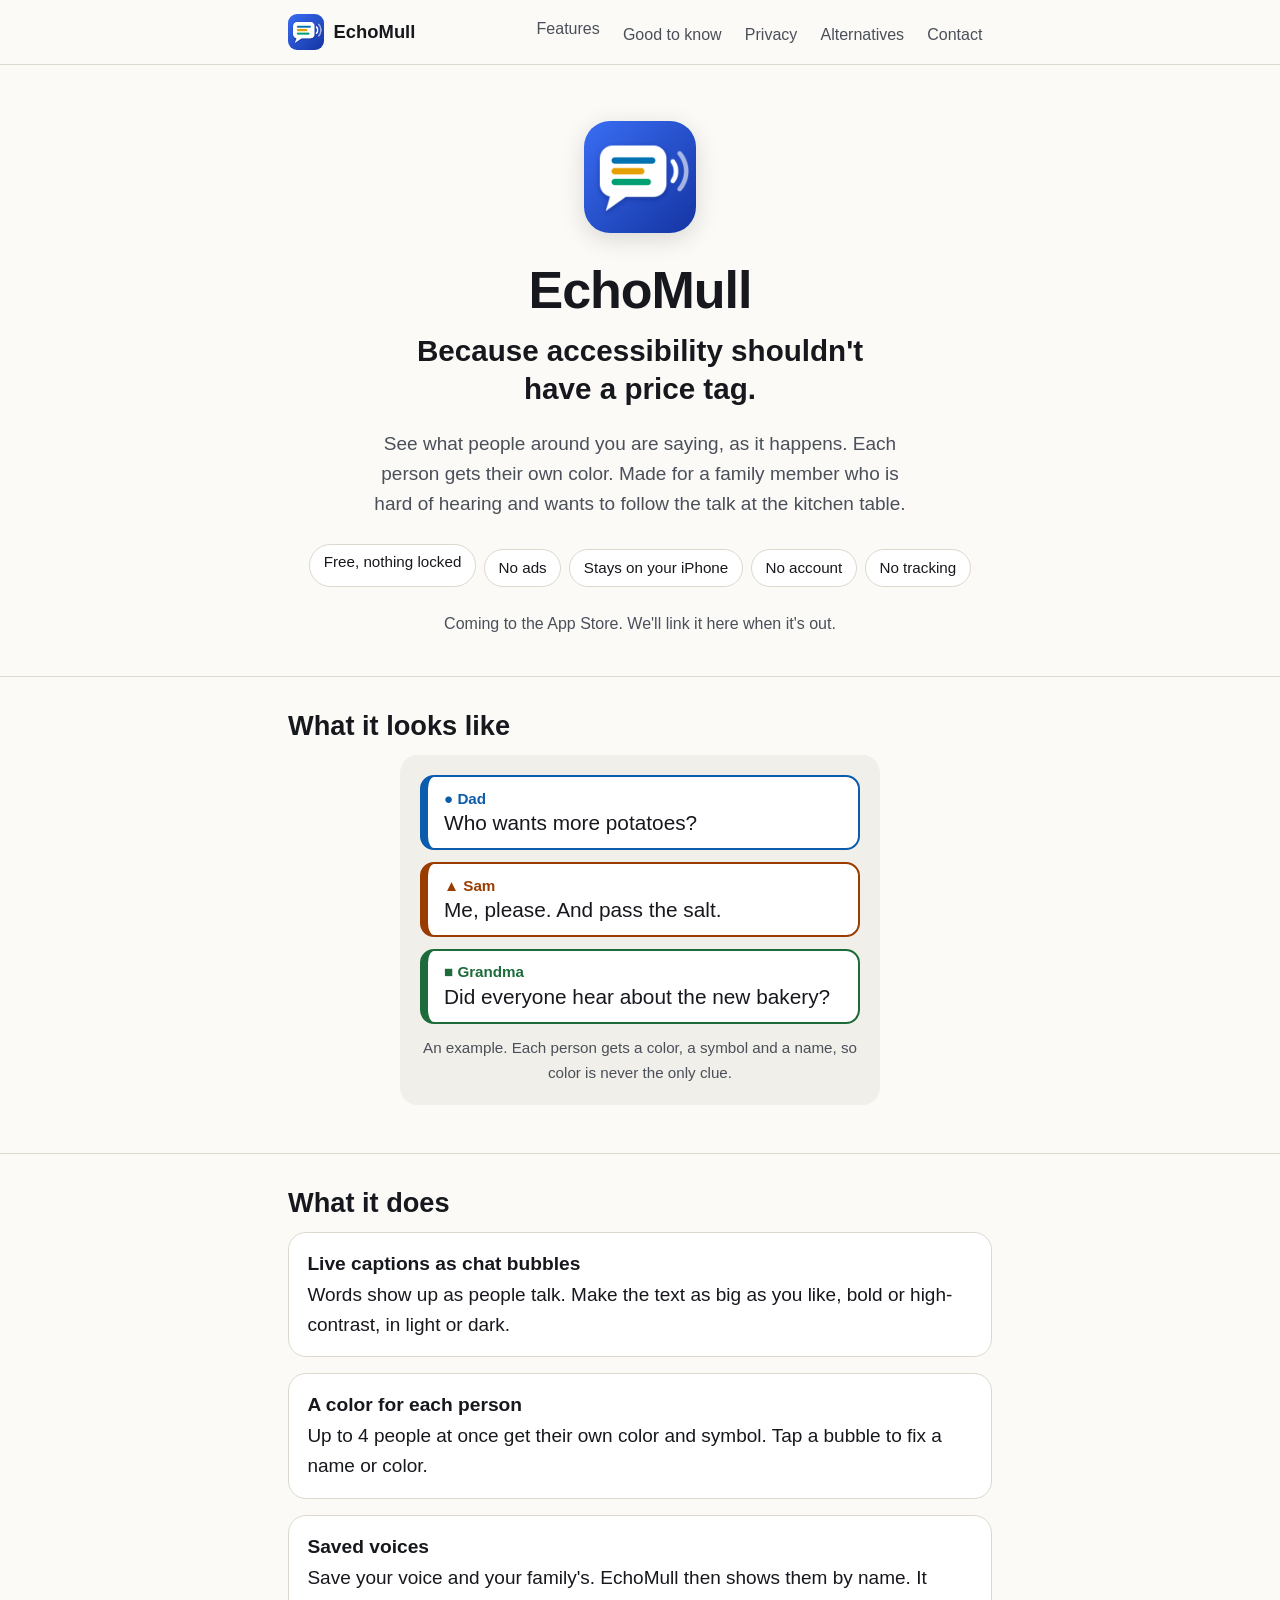
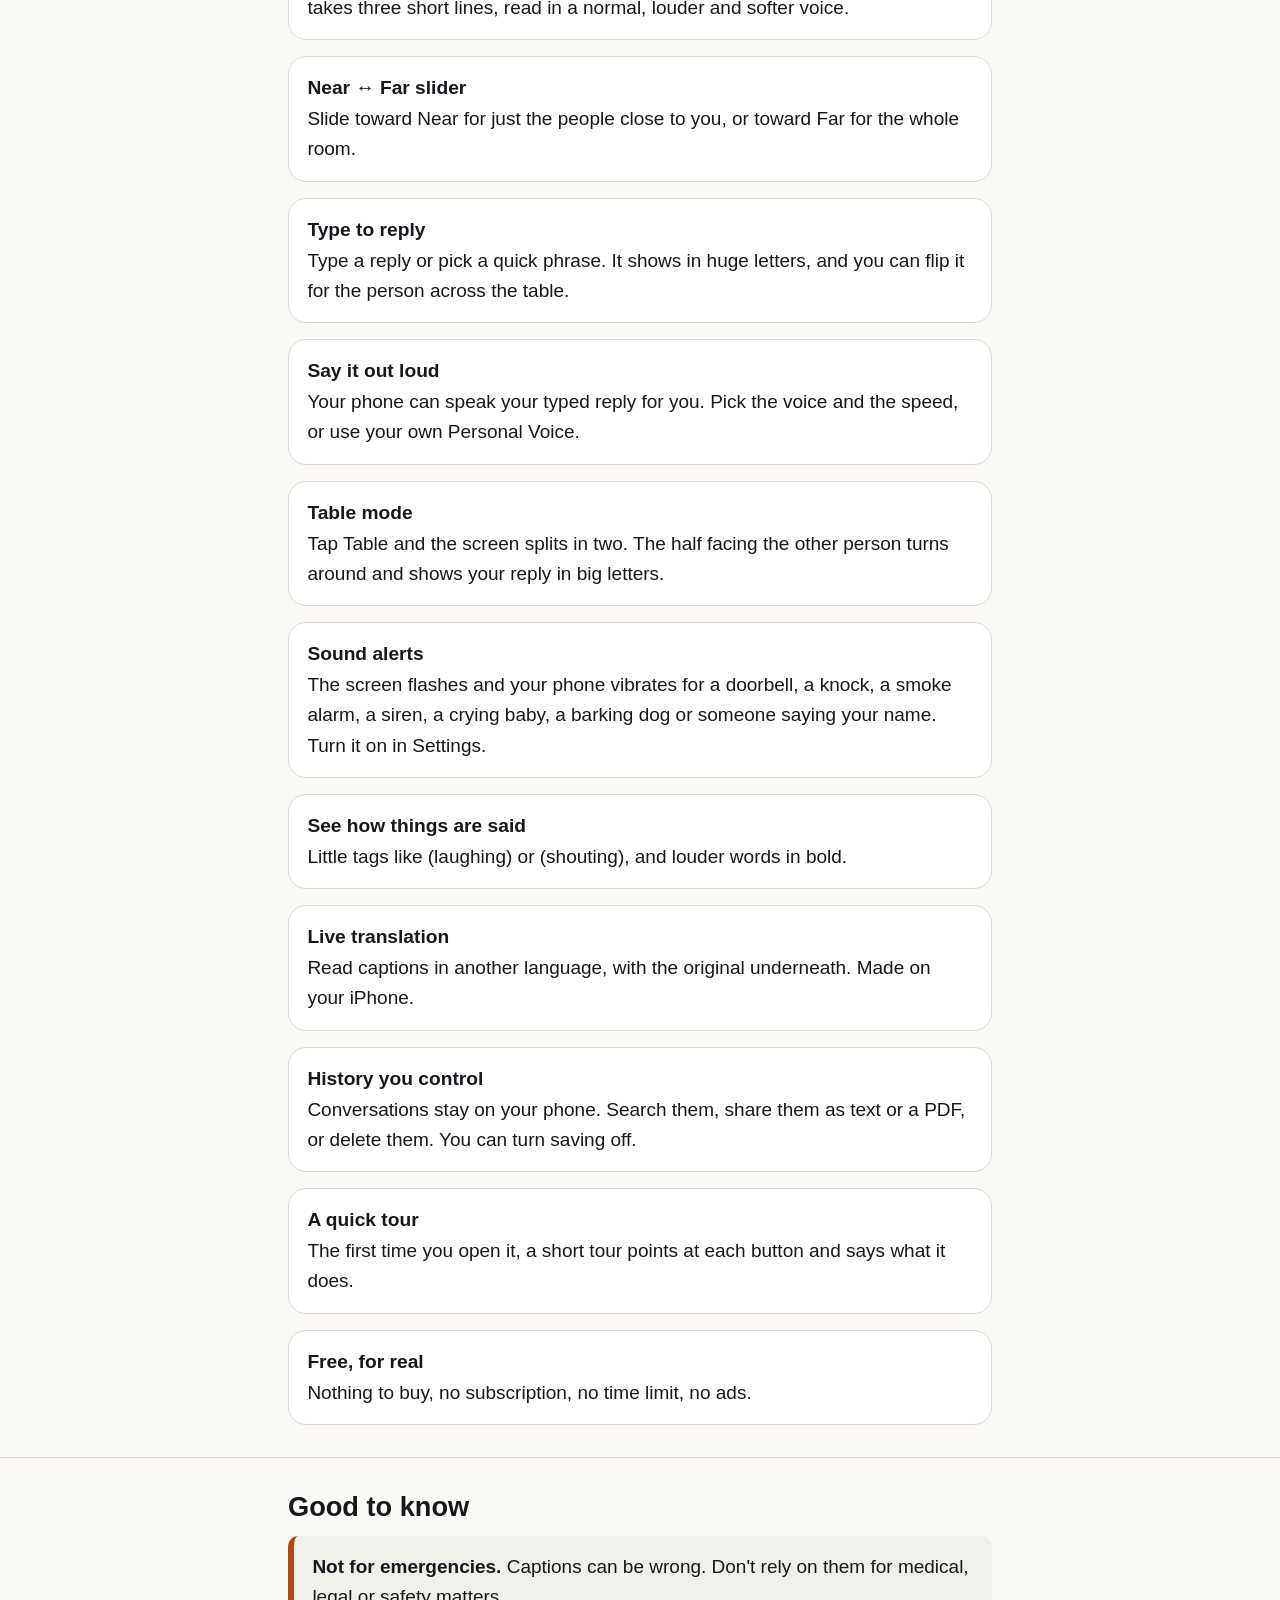
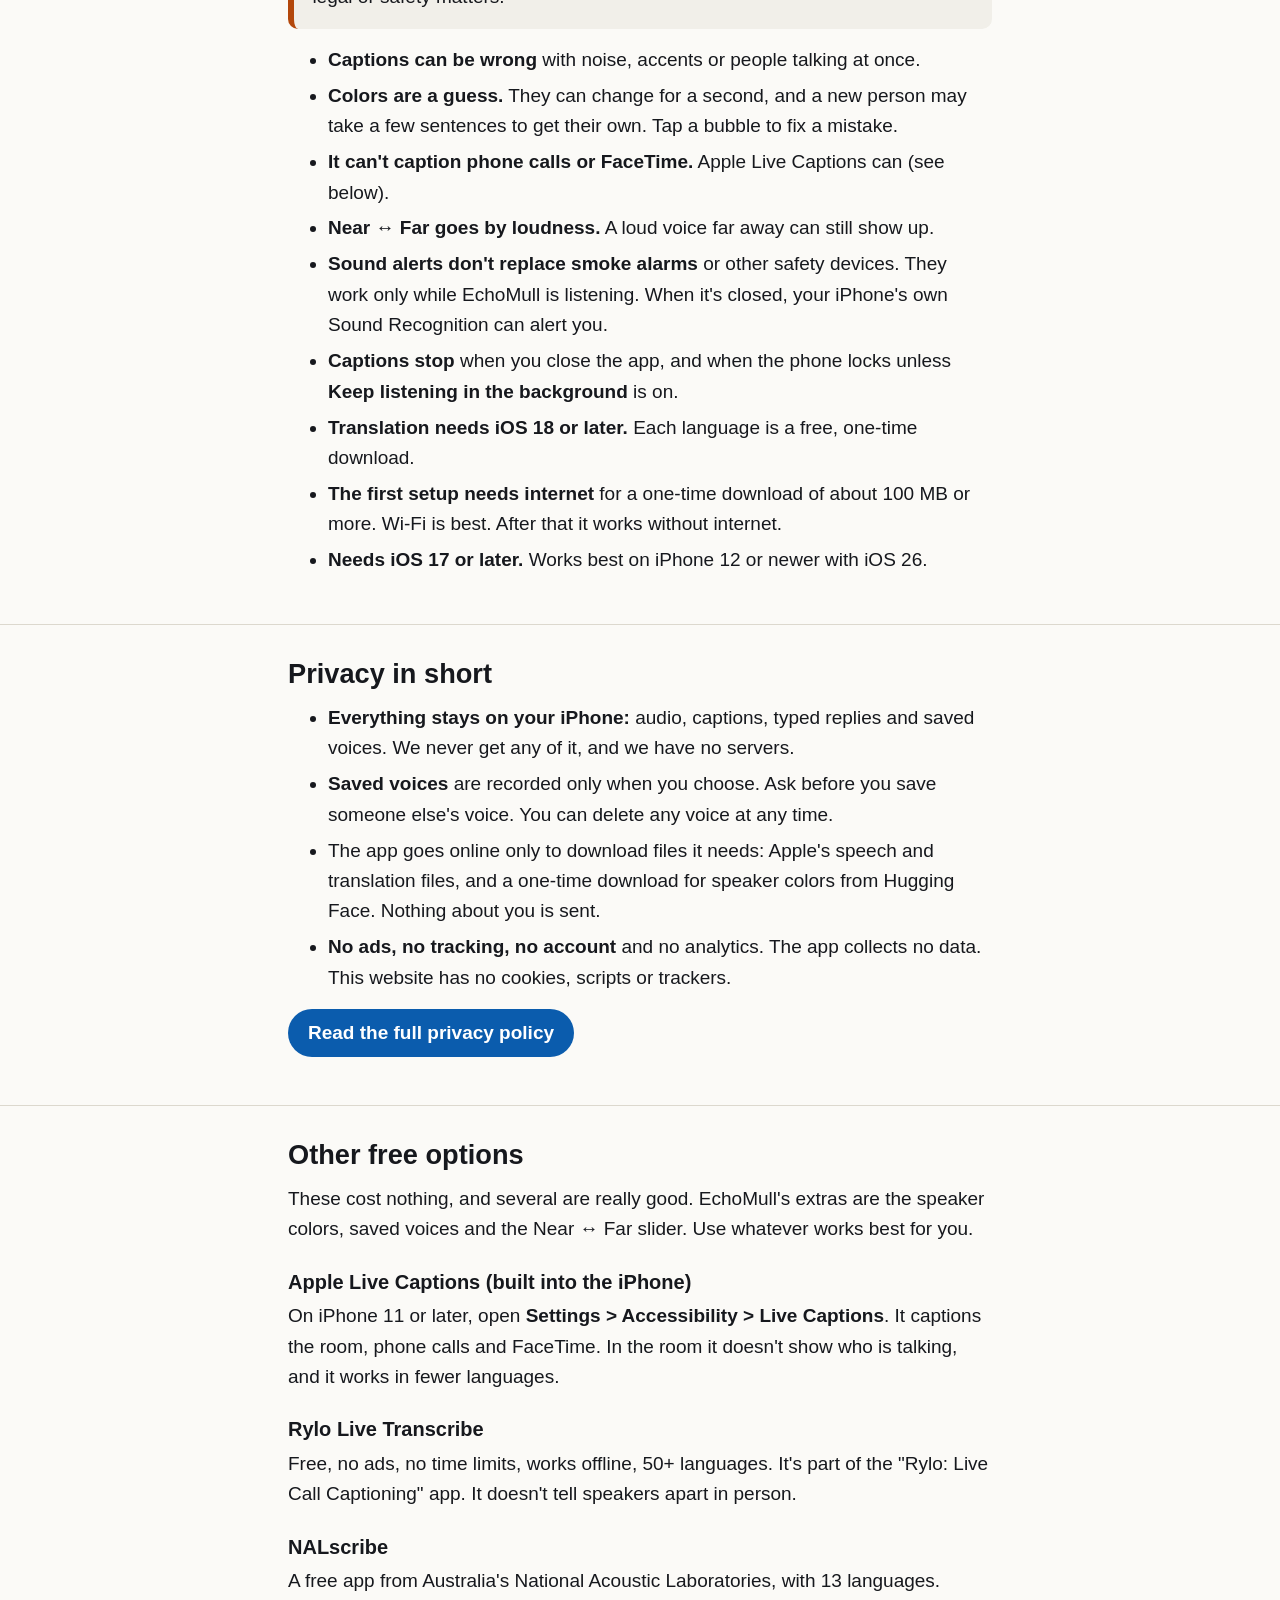
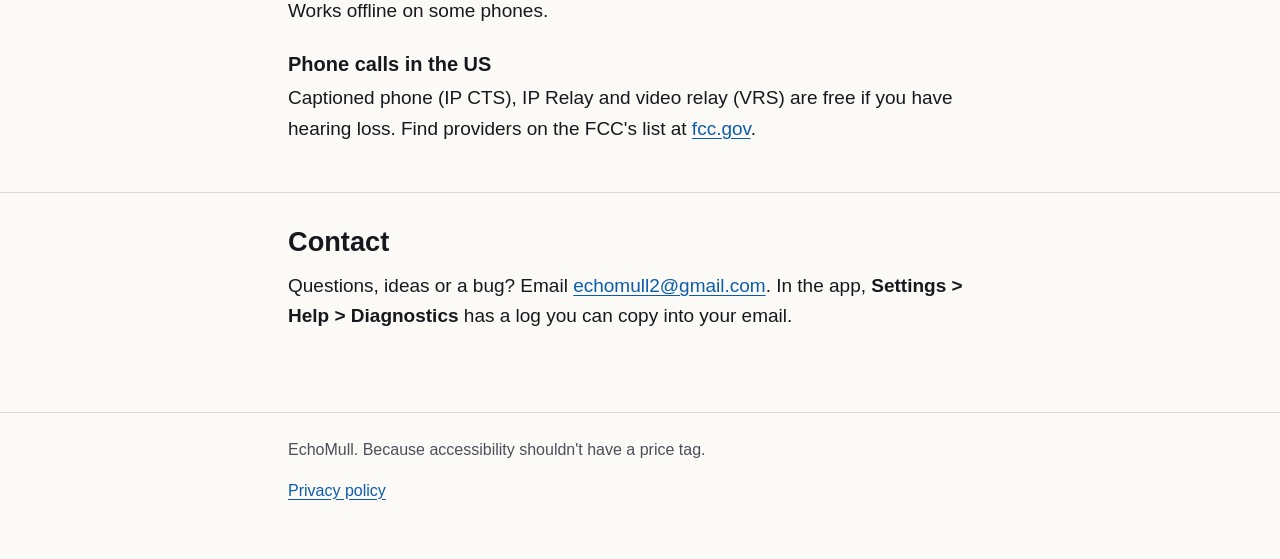
==== site/index.html @ af2ed9fb "EchoMull website and privacy policy Co-Authored-By: Claude Opus 5.5 <noreply@anthropic.com>" ====
<!doctype html>
<html lang="en">
<head>
  <meta charset="utf-8">
  <meta name="viewport" content="width=device-width, initial-scale=1">
  <title>EchoMull - Free live captions for iPhone</title>
  <meta name="description" content="EchoMull is a free iPhone app that shows what people around you are saying, as chat bubbles. Each person gets their own color. Because accessibility shouldn't have a price tag.">
  <meta name="color-scheme" content="light dark">
  <meta name="referrer" content="no-referrer">
  <link rel="icon" type="image/png" href="icon.png">
  <link rel="apple-touch-icon" href="icon.png">
  <link rel="stylesheet" href="styles.css">
</head>
<body>
  <a class="skip-link" href="#main">Skip to content</a>

  <header class="site-header">
    <div class="wrap">
      <a class="brand" href="./" aria-current="page">
        <img src="icon.png" alt="" width="36" height="36">
        <span>EchoMull</span>
      </a>
      <nav class="site-nav" aria-label="Main">
        <ul>
          <li><a href="#features">Features</a></li>
          <li><a href="#limits">Good to know</a></li>
          <li><a href="#privacy">Privacy</a></li>
          <li><a href="#alternatives">Alternatives</a></li>
          <li><a href="#contact">Contact</a></li>
        </ul>
      </nav>
    </div>
  </header>

  <main id="main">
    <section class="hero" aria-labelledby="title">
      <div class="wrap">
        <img class="hero-icon" src="icon.png" alt="EchoMull app icon" width="112" height="112">
        <h1 id="title">EchoMull</h1>
        <p class="slogan">Because accessibility shouldn't have a price tag.</p>
        <p class="lede">See what people around you are saying, as it happens. Each person gets their own color.
          Made for a family member who is hard of hearing and wants to follow the talk at the kitchen table.</p>
        <ul class="badges" aria-label="At a glance">
          <li>Free, nothing locked</li>
          <li>No ads</li>
          <li>Stays on your iPhone</li>
          <li>No account</li>
          <li>No tracking</li>
        </ul>
        <p class="status-note">Coming to the App Store. We'll link it here when it's out.</p>
      </div>
    </section>

    <section aria-labelledby="example-title">
      <div class="wrap">
        <h2 id="example-title">What it looks like</h2>
        <figure class="sample" aria-describedby="sample-caption">
          <p class="bubble s1"><span class="who">&#9679; Dad</span>Who wants more potatoes?</p>
          <p class="bubble s2"><span class="who">&#9650; Sam</span>Me, please. And pass the salt.</p>
          <p class="bubble s3"><span class="who">&#9632; Grandma</span>Did everyone hear about the new bakery?</p>
          <figcaption id="sample-caption" class="sample-caption">An example. Each person gets a color, a symbol and a
            name, so color is never the only clue.</figcaption>
        </figure>
      </div>
    </section>

    <section id="features" aria-labelledby="features-title">
      <div class="wrap">
        <h2 id="features-title">What it does</h2>
        <ul class="features">
          <li><strong>Live captions as chat bubbles</strong>Words show up as people talk. Make the text as big as you
            like, bold or high-contrast, in light or dark.</li>
          <li><strong>A color for each person</strong>Up to 4 people at once get their own color and symbol. Tap a
            bubble to fix a name or color.</li>
          <li><strong>Saved voices</strong>Save your voice and your family's. EchoMull then shows them by name. It
            takes three short lines, read in a normal, louder and softer voice.</li>
          <li><strong>Near &#8596; Far slider</strong>Slide toward Near for just the people close to you, or toward
            Far for the whole room.</li>
          <li><strong>Type to reply</strong>Type a reply or pick a quick phrase. It shows in huge letters, and you can
            flip it for the person across the table.</li>
          <li><strong>Say it out loud</strong>Your phone can speak your typed reply for you. Pick the voice and the
            speed, or use your own Personal Voice.</li>
          <li><strong>Table mode</strong>Tap Table and the screen splits in two. The half facing the other person
            turns around and shows your reply in big letters.</li>
          <li><strong>Sound alerts</strong>The screen flashes and your phone vibrates for a doorbell, a knock, a
            smoke alarm, a siren, a crying baby, a barking dog or someone saying your name. Turn it on in
            Settings.</li>
          <li><strong>See how things are said</strong>Little tags like (laughing) or (shouting), and louder words in
            bold.</li>
          <li><strong>Live translation</strong>Read captions in another language, with the original underneath.
            Made on your iPhone.</li>
          <li><strong>History you control</strong>Conversations stay on your phone. Search them, share them as text
            or a PDF, or delete them. You can turn saving off.</li>
          <li><strong>A quick tour</strong>The first time you open it, a short tour points at each button and says
            what it does.</li>
          <li><strong>Free, for real</strong>Nothing to buy, no subscription, no time limit, no ads.</li>
        </ul>
      </div>
    </section>

    <section id="limits" aria-labelledby="limits-title">
      <div class="wrap">
        <h2 id="limits-title">Good to know</h2>
        <p class="callout"><strong>Not for emergencies.</strong> Captions can be wrong. Don't rely on them for
          medical, legal or safety matters.</p>
        <ul>
          <li><strong>Captions can be wrong</strong> with noise, accents or people talking at once.</li>
          <li><strong>Colors are a guess.</strong> They can change for a second, and a new person may take a few
            sentences to get their own. Tap a bubble to fix a mistake.</li>
          <li><strong>It can't caption phone calls or FaceTime.</strong> Apple Live Captions can (see below).</li>
          <li><strong>Near &#8596; Far goes by loudness.</strong> A loud voice far away can still show up.</li>
          <li><strong>Sound alerts don't replace smoke alarms</strong> or other safety devices. They work only while
            EchoMull is listening. When it's closed, your iPhone's own Sound Recognition can alert you.</li>
          <li><strong>Captions stop</strong> when you close the app, and when the phone locks unless <strong>Keep
            listening in the background</strong> is on.</li>
          <li><strong>Translation needs iOS 18 or later.</strong> Each language is a free, one-time download.</li>
          <li><strong>The first setup needs internet</strong> for a one-time download of about 100 MB or more. Wi-Fi
            is best. After that it works without internet.</li>
          <li><strong>Needs iOS 17 or later.</strong> Works best on iPhone 12 or newer with iOS 26.</li>
        </ul>
      </div>
    </section>

    <section id="privacy" aria-labelledby="privacy-title">
      <div class="wrap">
        <h2 id="privacy-title">Privacy in short</h2>
        <ul>
          <li><strong>Everything stays on your iPhone:</strong> audio, captions, typed replies and saved voices. We
            never get any of it, and we have no servers.</li>
          <li><strong>Saved voices</strong> are recorded only when you choose. Ask before you save someone else's
            voice. You can delete any voice at any time.</li>
          <li>The app goes online only to download files it needs: Apple's speech and translation files, and a
            one-time download for speaker colors from Hugging Face. Nothing about you is sent.</li>
          <li><strong>No ads, no tracking, no account</strong> and no analytics. The app collects no data. This
            website has no cookies, scripts or trackers.</li>
        </ul>
        <p><a class="button" href="privacy.html">Read the full privacy policy</a></p>
      </div>
    </section>

    <section id="alternatives" aria-labelledby="alternatives-title">
      <div class="wrap">
        <h2 id="alternatives-title">Other free options</h2>
        <p>These cost nothing, and several are really good. EchoMull's extras are the speaker colors, saved voices
          and the Near &#8596; Far slider. Use whatever works best for you.</p>
        <h3>Apple Live Captions (built into the iPhone)</h3>
        <p>On iPhone 11 or later, open <strong>Settings &gt; Accessibility &gt; Live Captions</strong>. It captions
          the room, phone calls and FaceTime. In the room it doesn't show who is talking, and it works in fewer
          languages.</p>
        <h3>Rylo Live Transcribe</h3>
        <p>Free, no ads, no time limits, works offline, 50+ languages. It's part of the "Rylo: Live Call Captioning"
          app. It doesn't tell speakers apart in person.</p>
        <h3>NALscribe</h3>
        <p>A free app from Australia's National Acoustic Laboratories, with 13 languages. Works offline on some
          phones.</p>
        <h3>Phone calls in the US</h3>
        <p>Captioned phone (IP CTS), IP Relay and video relay (VRS) are free if you have hearing loss. Find providers
          on the FCC's list at <a href="https://www.fcc.gov/">fcc.gov</a>.</p>
      </div>
    </section>

    <section id="contact" aria-labelledby="contact-title">
      <div class="wrap">
        <h2 id="contact-title">Contact</h2>
        <p>Questions, ideas or a bug? Email
          <a href="mailto:echomull2@gmail.com">echomull2@gmail.com</a>.
          In the app, <strong>Settings &gt; Help &gt; Diagnostics</strong> has a log you can copy into your email.</p>
      </div>
    </section>
  </main>

  <footer class="site-footer">
    <div class="wrap">
      <p>EchoMull. Because accessibility shouldn't have a price tag.</p>
      <p><a href="privacy.html">Privacy policy</a></p>
    </div>
  </footer>
</body>
</html>
---- site/styles.css ----
/* EchoMull site: no external fonts, scripts or trackers. */

:root {
  color-scheme: light dark;
  --bg: #fbfaf7;
  --surface: #ffffff;
  --surface-2: #f1efe9;
  --text: #16181d;
  --text-2: #4a4f59;
  --border: #dcd8ce;
  --accent: #0b5cad;
  --accent-text: #ffffff;
  --focus: #b3470b;
  --speaker-1: #0b5cad;
  --speaker-2: #9a3c00;
  --speaker-3: #1d6b3a;
  --radius: 18px;
  --max: 46rem;
}

@media (prefers-color-scheme: dark) {
  :root {
    --bg: #111317;
    --surface: #1a1d23;
    --surface-2: #23272f;
    --text: #f2f3f5;
    --text-2: #b9bfca;
    --border: #353a44;
    --accent: #7fb6ff;
    --accent-text: #0b1522;
    --focus: #ffb27a;
    --speaker-1: #7fb6ff;
    --speaker-2: #ffae70;
    --speaker-3: #7fd49b;
  }
}

*,
*::before,
*::after {
  box-sizing: border-box;
}

html {
  -webkit-text-size-adjust: 100%;
  text-size-adjust: 100%;
}

body {
  margin: 0;
  background: var(--bg);
  color: var(--text);
  font-family: -apple-system, BlinkMacSystemFont, "Segoe UI", Roboto, "Helvetica Neue", Arial, sans-serif;
  font-size: 1.1875rem;
  line-height: 1.6;
  overflow-wrap: break-word;
}

img {
  max-width: 100%;
  height: auto;
}

a {
  color: var(--accent);
  text-underline-offset: 0.18em;
}

a:hover {
  text-decoration-thickness: 2px;
}

:focus-visible {
  outline: 3px solid var(--focus);
  outline-offset: 3px;
  border-radius: 4px;
}

.skip-link {
  position: absolute;
  left: 16px;
  top: -100px;
  padding: 0.6rem 1rem;
  background: var(--accent);
  color: var(--accent-text);
  border-radius: 8px;
  z-index: 10;
}

.skip-link:focus {
  top: 12px;
}

.wrap {
  width: 100%;
  max-width: var(--max);
  margin: 0 auto;
  padding: 0 16px;
}

/* Header */
.site-header {
  border-bottom: 1px solid var(--border);
}

.site-header .wrap {
  display: flex;
  align-items: center;
  justify-content: space-between;
  flex-wrap: wrap;
  gap: 0.5rem 1rem;
  min-height: 64px;
}

.brand {
  display: inline-flex;
  align-items: center;
  gap: 0.6rem;
  min-height: 44px;
  color: var(--text);
  font-weight: 700;
  font-size: 1.15rem;
  text-decoration: none;
}

.brand img {
  width: 36px;
  height: 36px;
  border-radius: 9px;
}

.site-nav ul {
  display: flex;
  flex-wrap: wrap;
  gap: 0 0.25rem;
  margin: 0;
  padding: 0;
  list-style: none;
}

.site-nav a {
  display: inline-flex;
  align-items: center;
  min-height: 44px;
  padding: 0 0.6rem;
  color: var(--text-2);
  text-decoration: none;
  font-size: 1rem;
}

.site-nav a:hover,
.site-nav a[aria-current="page"] {
  color: var(--text);
  text-decoration: underline;
}

/* Hero */
.hero {
  padding: 3.5rem 0 2.5rem;
  text-align: center;
}

.hero-icon {
  width: 112px;
  height: 112px;
  border-radius: 26px;
  box-shadow: 0 6px 24px rgba(0, 0, 0, 0.14);
}

.hero h1 {
  margin: 1.25rem 0 0.25rem;
  font-size: clamp(2.25rem, 7vw, 3.25rem);
  line-height: 1.1;
  letter-spacing: -0.02em;
}

.slogan {
  margin: 0.75rem auto 0;
  max-width: 30rem;
  font-size: clamp(1.4rem, 4.2vw, 1.85rem);
  line-height: 1.3;
  font-weight: 600;
}

.lede {
  margin: 1.25rem auto 0;
  max-width: 34rem;
  color: var(--text-2);
}

.badges {
  display: flex;
  flex-wrap: wrap;
  justify-content: center;
  gap: 0.5rem;
  margin: 1.5rem 0 0;
  padding: 0;
  list-style: none;
}

.badges li {
  padding: 0.35rem 0.85rem;
  border: 1px solid var(--border);
  border-radius: 999px;
  background: var(--surface);
  font-size: 0.95rem;
}

.status-note {
  margin: 1.5rem auto 0;
  color: var(--text-2);
  font-size: 1rem;
}

/* Sample conversation (decorative illustration of the app) */
.sample {
  margin: 0 auto 1rem;
  padding: 1.25rem;
  max-width: 30rem;
  background: var(--surface-2);
  border-radius: var(--radius);
}

.bubble {
  margin: 0 0 0.75rem;
  padding: 0.7rem 1rem;
  background: var(--surface);
  border: 2px solid var(--speaker, var(--border));
  border-left-width: 8px;
  border-radius: 14px;
  font-size: 1.3rem;
  line-height: 1.35;
}

.bubble:last-child {
  margin-bottom: 0;
}

.bubble .who {
  display: block;
  color: var(--speaker, var(--text-2));
  font-size: 0.95rem;
  font-weight: 700;
}

.bubble.s1 { --speaker: var(--speaker-1); }
.bubble.s2 { --speaker: var(--speaker-2); }
.bubble.s3 { --speaker: var(--speaker-3); }

.sample-caption {
  margin: 0.5rem 0 0;
  color: var(--text-2);
  font-size: 0.95rem;
  text-align: center;
}

/* Sections */
main section {
  padding: 2rem 0;
  border-top: 1px solid var(--border);
}

main section:first-of-type {
  border-top: 0;
}

.hero-title {
  margin: 0.5rem 0 0.5rem;
  font-size: clamp(2rem, 6vw, 2.75rem);
  line-height: 1.15;
  letter-spacing: -0.01em;
}

caption {
  padding: 0 0 0.5rem;
  text-align: left;
  font-size: 0.95rem;
}

h2 {
  margin: 0 0 0.75rem;
  font-size: 1.7rem;
  line-height: 1.25;
}

h3 {
  margin: 1.5rem 0 0.4rem;
  font-size: 1.25rem;
  line-height: 1.3;
}

p,
ul,
ol,
table {
  margin: 0 0 1rem;
}

li + li {
  margin-top: 0.35rem;
}

.features {
  display: grid;
  gap: 1rem;
  margin: 0;
  padding: 0;
  list-style: none;
}

.features li {
  margin: 0;
  padding: 1rem 1.15rem;
  background: var(--surface);
  border: 1px solid var(--border);
  border-radius: var(--radius);
}

.features strong {
  display: block;
  font-size: 1.2rem;
}

.callout {
  padding: 1rem 1.15rem;
  background: var(--surface-2);
  border-left: 6px solid var(--focus);
  border-radius: 10px;
}

.button {
  display: inline-flex;
  align-items: center;
  justify-content: center;
  min-height: 48px;
  padding: 0 1.25rem;
  background: var(--accent);
  color: var(--accent-text);
  border-radius: 999px;
  font-weight: 600;
  text-decoration: none;
}

.button:hover {
  text-decoration: underline;
}

/* Tables collapse to stacked rows on narrow screens so the page never scrolls sideways. */
.table-wrap {
  margin: 0 0 1rem;
}

table {
  width: 100%;
  border-collapse: collapse;
  font-size: 1rem;
}

th,
td {
  padding: 0.65rem 0.75rem;
  border: 1px solid var(--border);
  text-align: left;
  vertical-align: top;
}

thead th {
  background: var(--surface-2);
}

@media (max-width: 40rem) {
  table,
  thead,
  tbody,
  tr,
  th,
  td {
    display: block;
  }

  thead {
    position: absolute;
    width: 1px;
    height: 1px;
    overflow: hidden;
    clip: rect(0 0 0 0);
    white-space: nowrap;
  }

  tr {
    margin: 0 0 1rem;
    border: 1px solid var(--border);
    border-radius: 12px;
    overflow: hidden;
  }

  th,
  td {
    border: 0;
    border-top: 1px solid var(--border);
  }

  tr > :first-child {
    border-top: 0;
    background: var(--surface-2);
  }

  td[data-label]::before {
    content: attr(data-label);
    display: block;
    color: var(--text-2);
    font-size: 0.85rem;
    font-weight: 700;
  }
}

.updated {
  color: var(--text-2);
}

/* Footer */
.site-footer {
  margin-top: 2rem;
  padding: 1.5rem 0 2.5rem;
  border-top: 1px solid var(--border);
  color: var(--text-2);
  font-size: 1rem;
}

.site-footer p {
  margin: 0 0 0.4rem;
}

.site-footer a {
  display: inline-block;
  min-height: 44px;
  line-height: 44px;
}

.not-found {
  padding: 4rem 0;
  text-align: center;
}

@media (prefers-reduced-motion: no-preference) {
  html {
    scroll-behavior: smooth;
  }
}

@media print {
  .site-nav,
  .skip-link {
    display: none;
  }
}
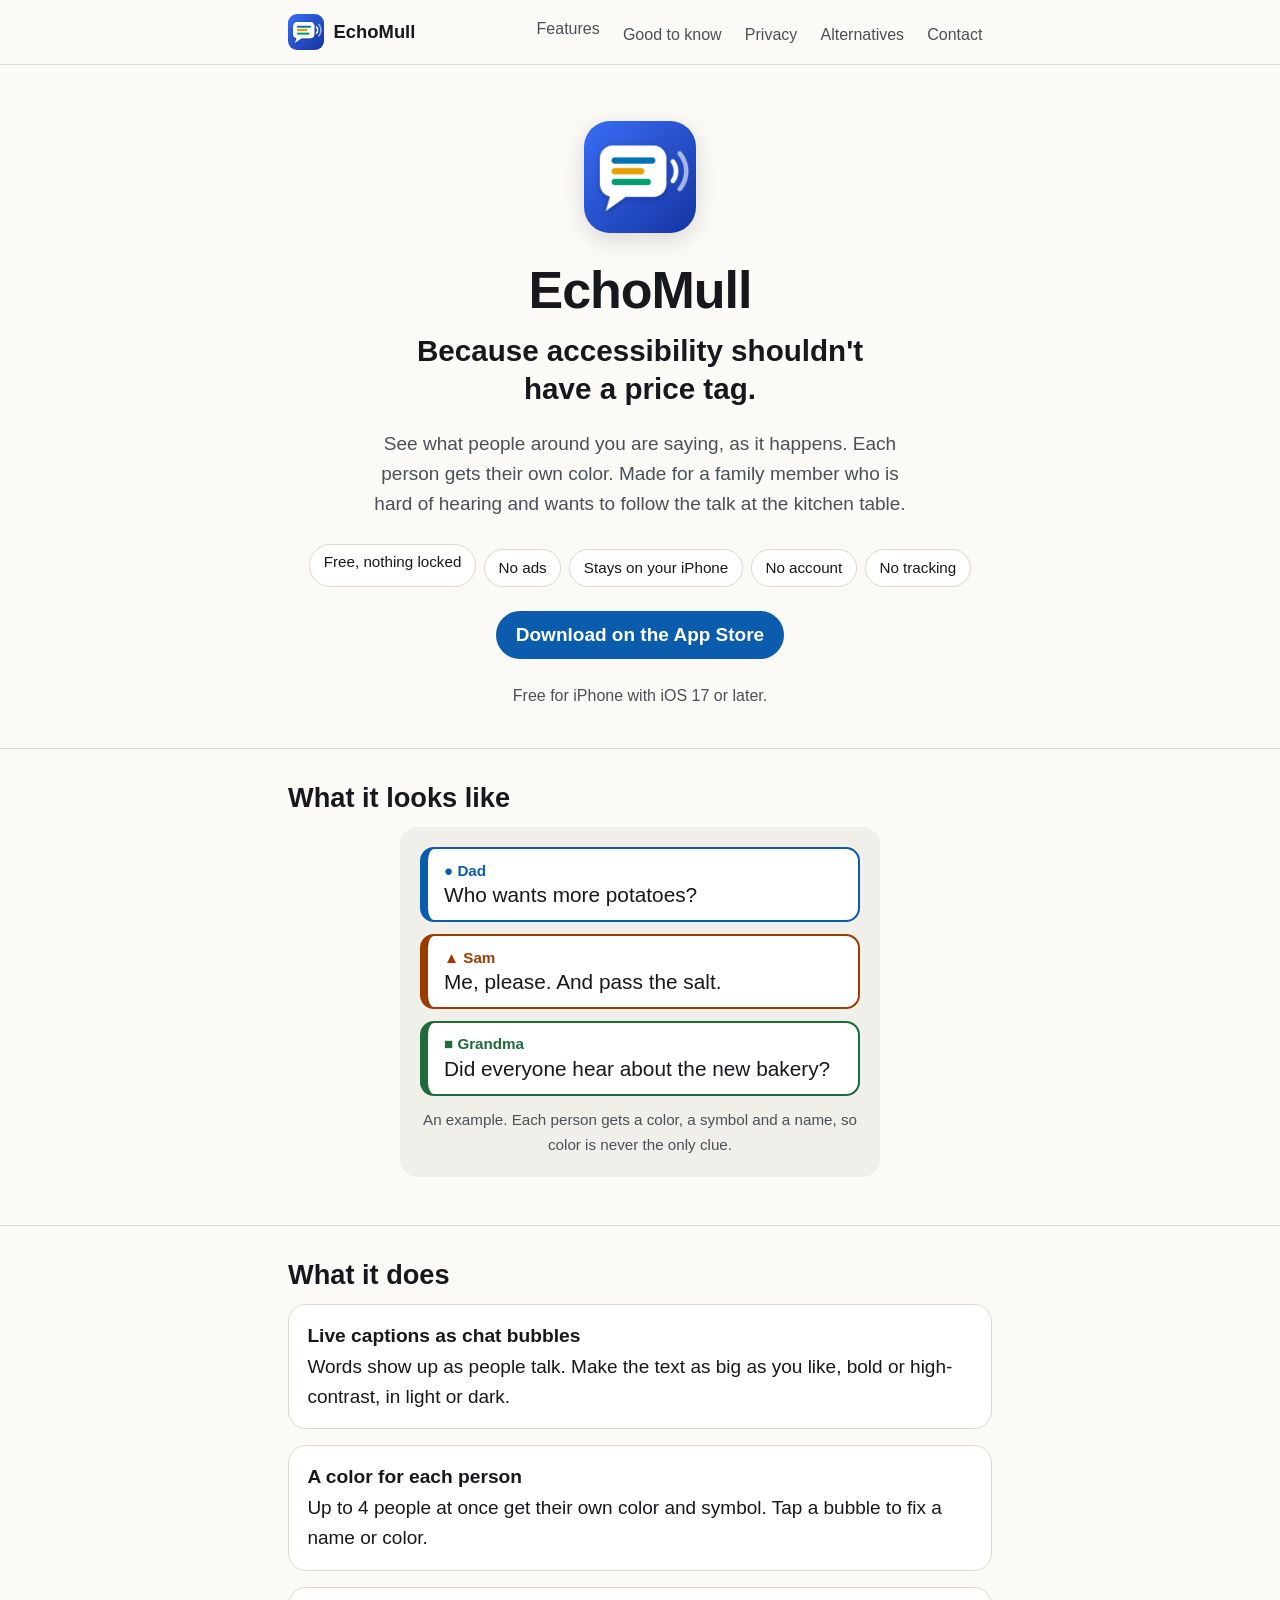
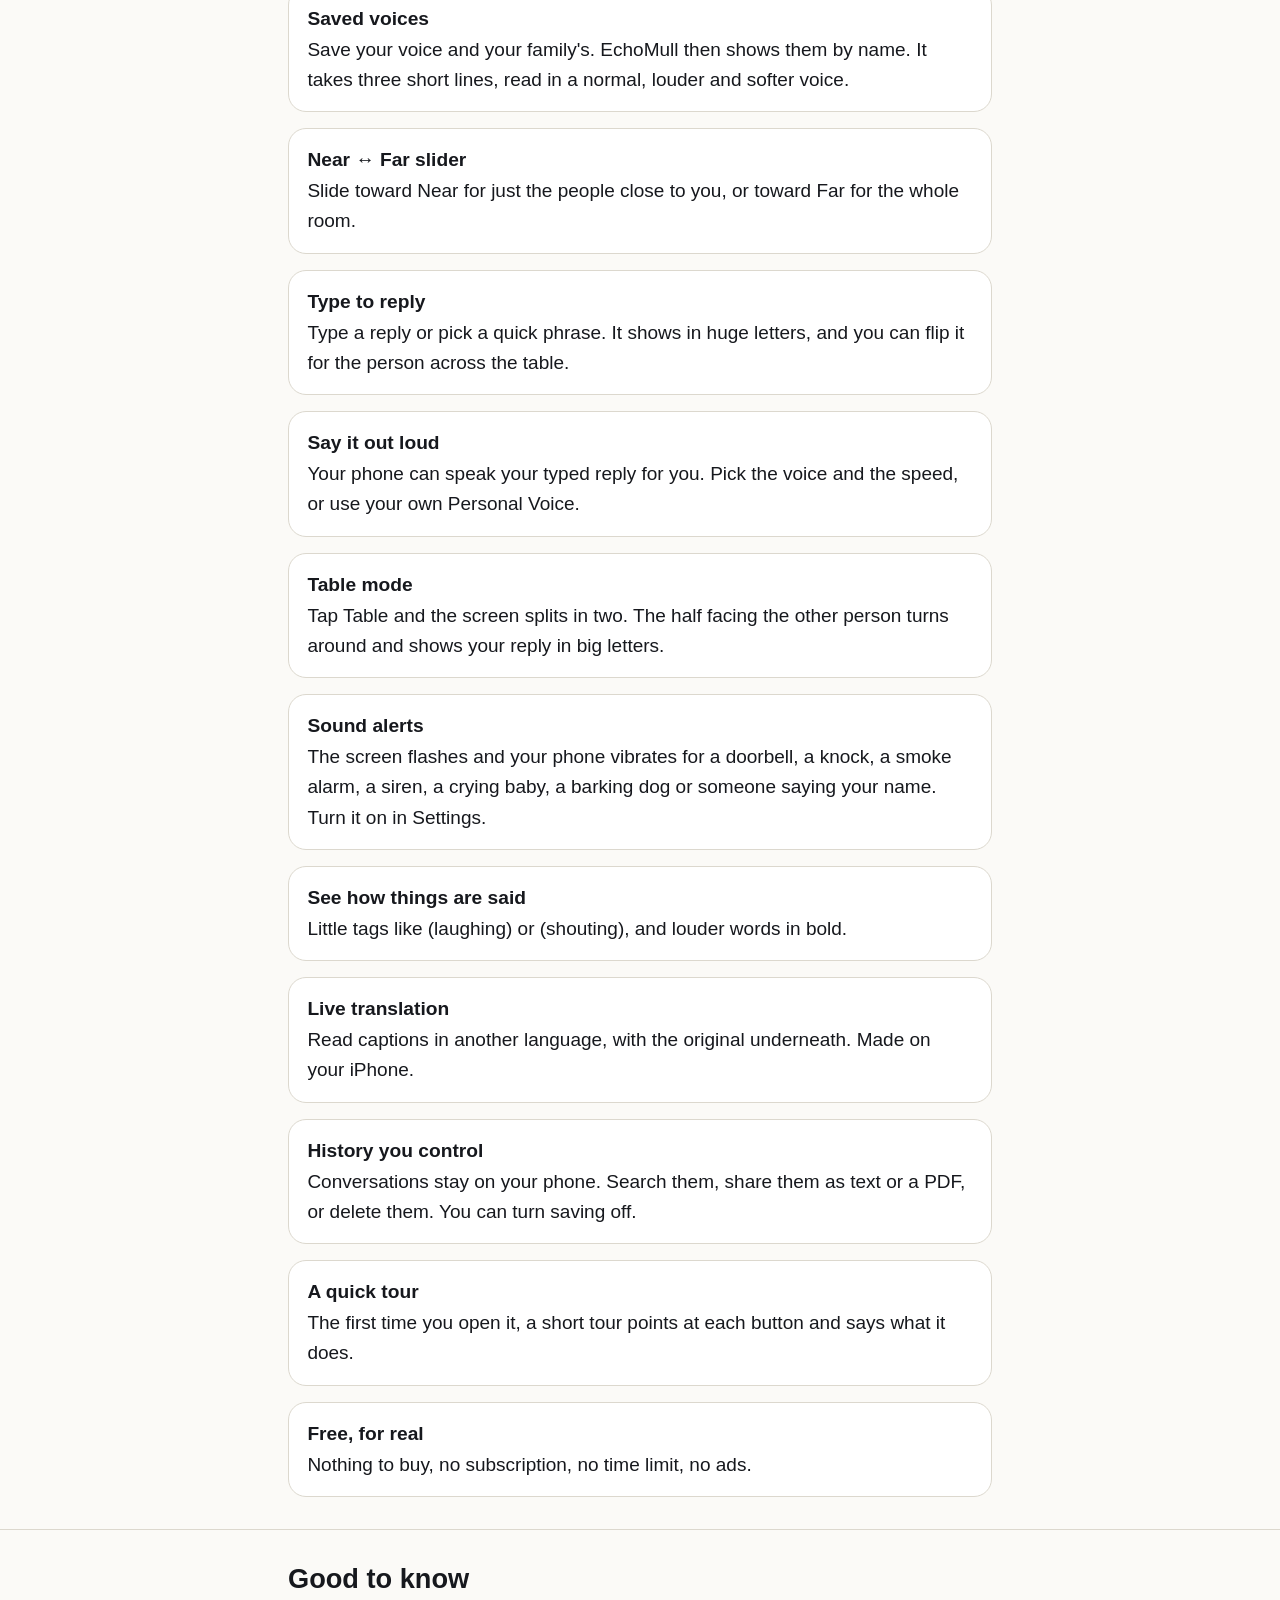
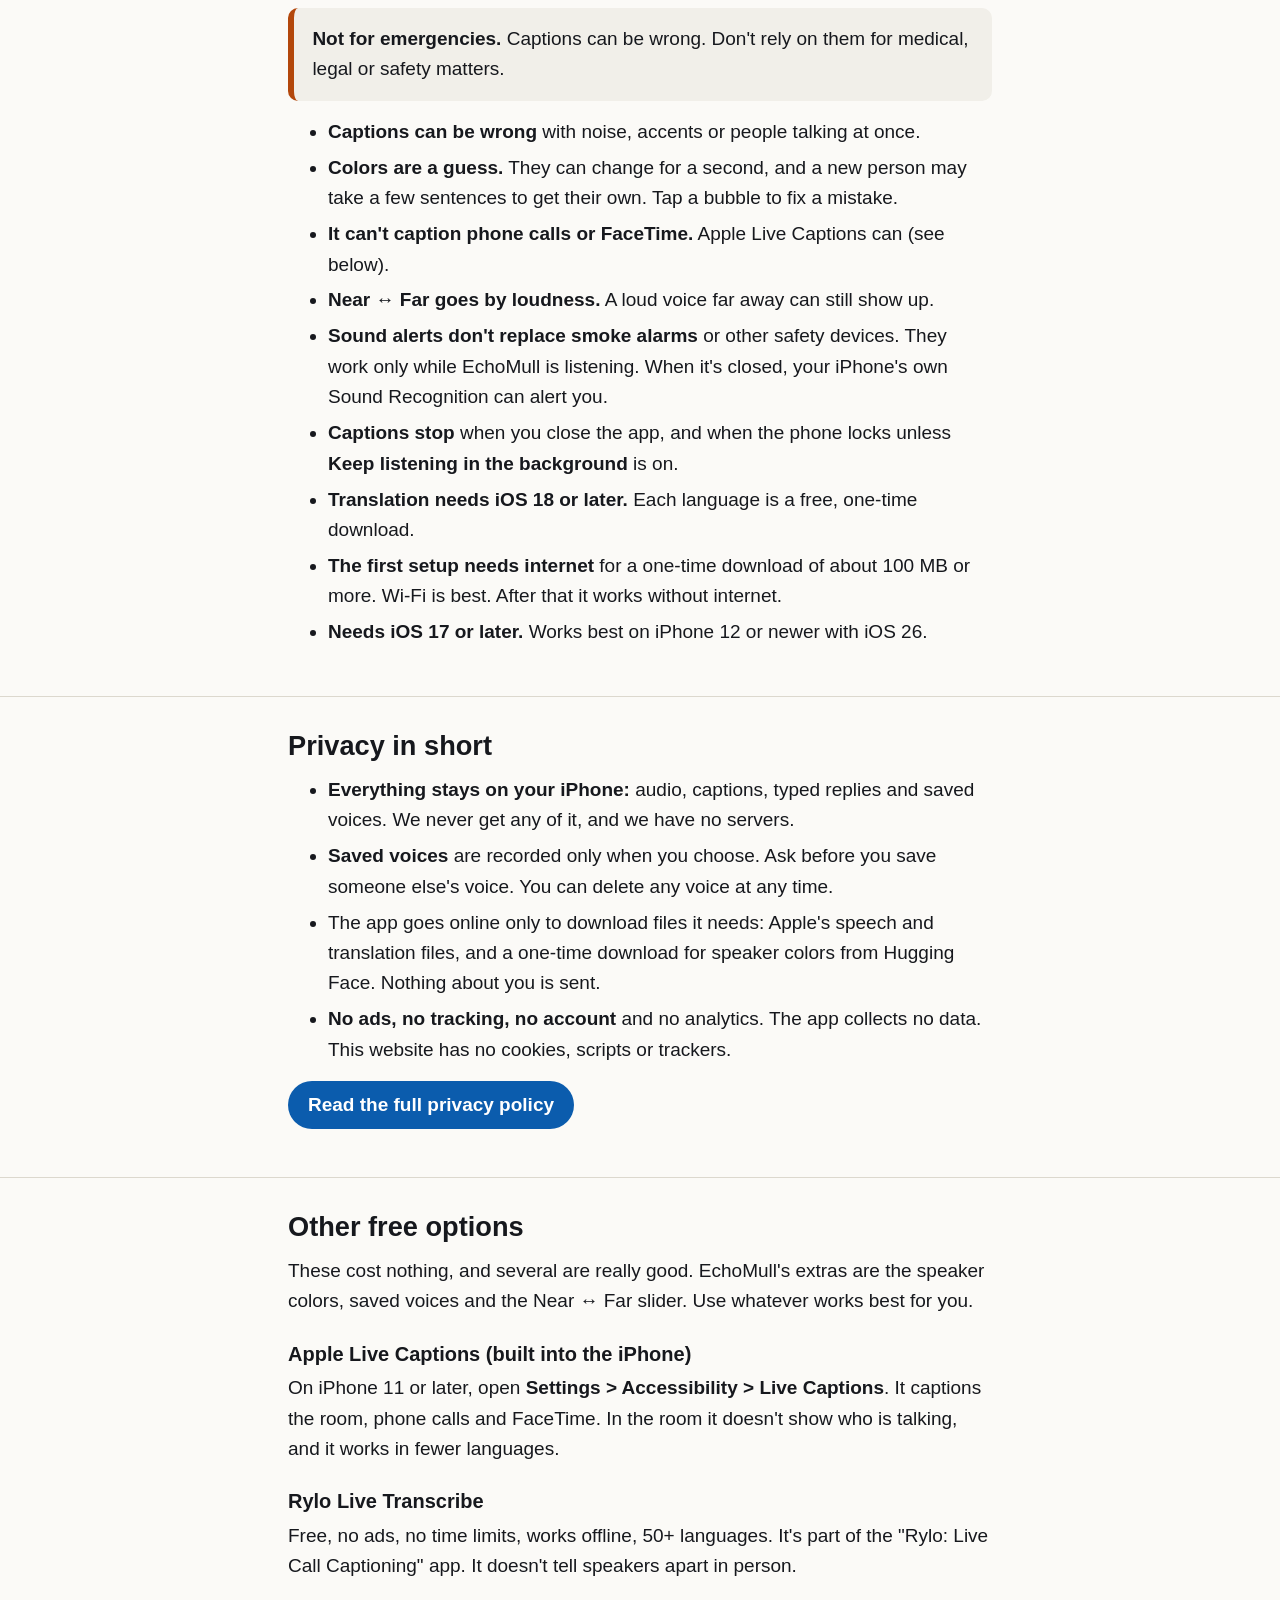
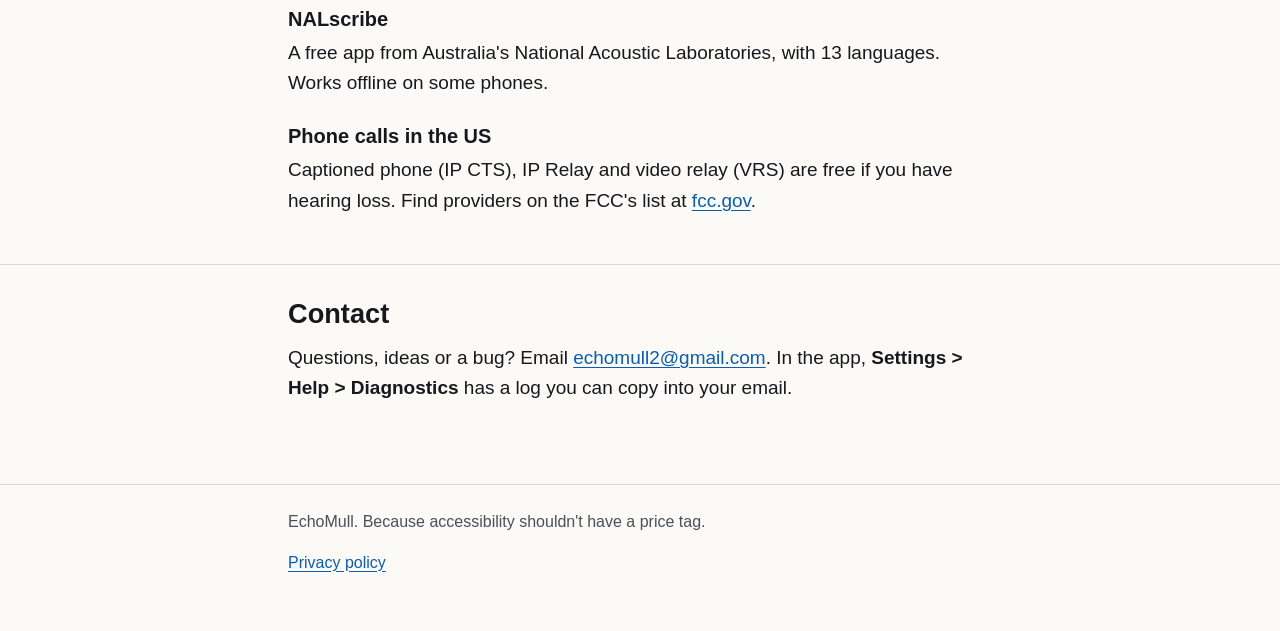
==== commit bc9cb736: "Download on the App Store button and Smart App Banner Co-Authored-By: Claude Opus 5.5 <noreply@anthr" ====
--- a/site/index.html
+++ b/site/index.html
@@ -7,6 +7,7 @@
   <meta name="description" content="EchoMull is a free iPhone app that shows what people around you are saying, as chat bubbles. Each person gets their own color. Because accessibility shouldn't have a price tag.">
   <meta name="color-scheme" content="light dark">
   <meta name="referrer" content="no-referrer">
+  <meta name="apple-itunes-app" content="app-id=6817930780">
   <link rel="icon" type="image/png" href="icon.png">
   <link rel="apple-touch-icon" href="icon.png">
   <link rel="stylesheet" href="styles.css">
@@ -47,7 +48,8 @@
           <li>No account</li>
           <li>No tracking</li>
         </ul>
-        <p class="status-note">Coming to the App Store. We'll link it here when it's out.</p>
+        <p class="store-link"><a class="button" href="https://apps.apple.com/us/app/echomull/id6817930780">Download on the App Store</a></p>
+        <p class="status-note">Free for iPhone with iOS 17 or later.</p>
       </div>
     </section>
 
--- a/site/styles.css
+++ b/site/styles.css
@@ -454,3 +454,8 @@
     display: none;
   }
 }
+
+/* The App Store button under the hero badges. */
+.store-link {
+  margin-top: 1.5rem;
+}
